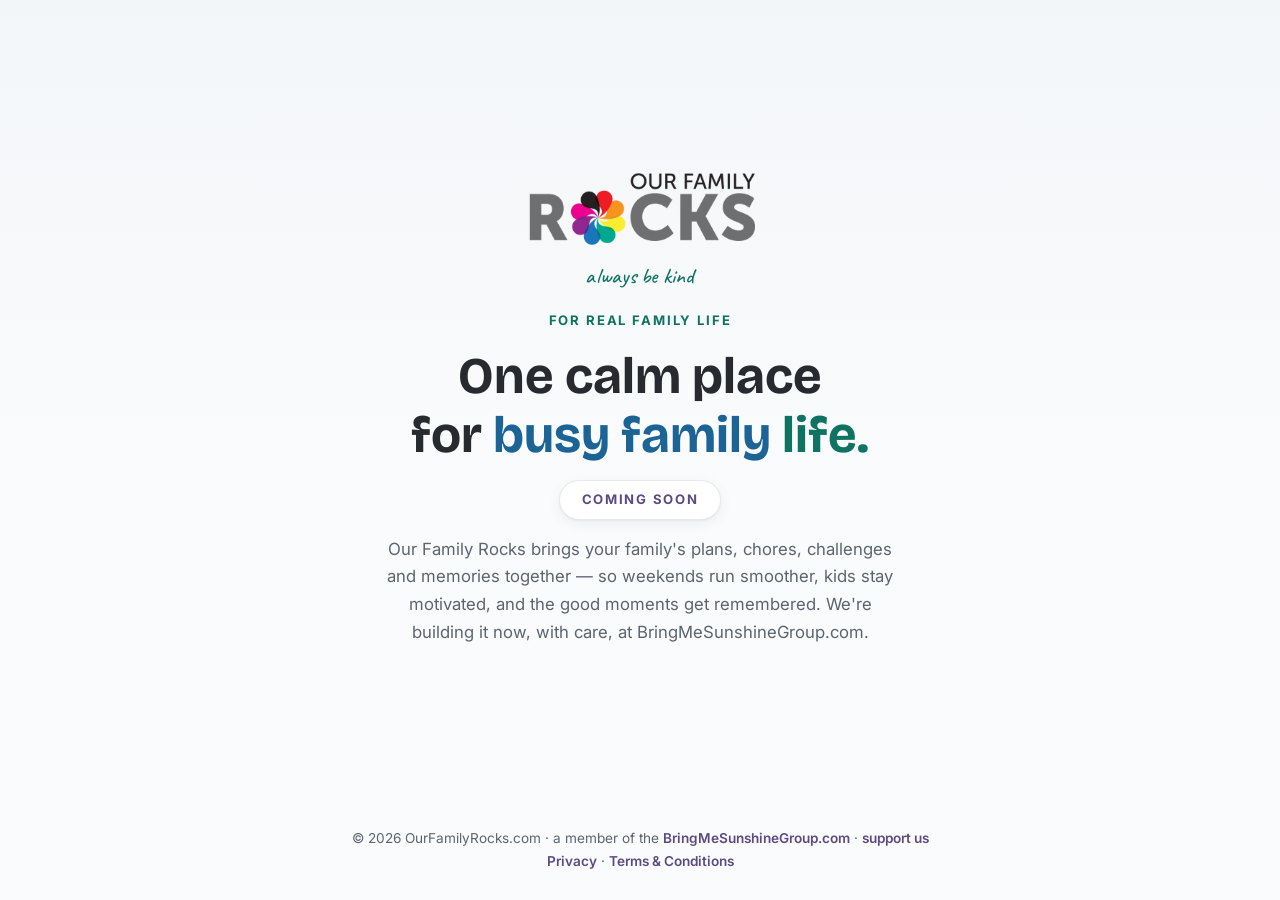
==== index.html @ 65f7b60a "docs(legal): publish BMSG Privacy and Terms 2026-09-15.1 Owner-approved public legal pages, postal c" ====
<!DOCTYPE html>
<html lang="en">
<head>
<meta charset="UTF-8">
<meta name="viewport" content="width=device-width, initial-scale=1.0, viewport-fit=cover">
<title>Our Family Rocks — coming soon</title>
<meta name="description" content="OurFamilyRocks.com — one calm place for busy family life: plans, chores, challenges and memories together. Coming soon. Part of the BringMeSunshineGroup.">
<link rel="icon" href="brand/assets/favicon-32.png" sizes="32x32">
<link rel="apple-touch-icon" href="brand/assets/apple-touch-icon-180.png">
<link rel="preconnect" href="https://fonts.googleapis.com">
<link rel="preconnect" href="https://fonts.gstatic.com" crossorigin>
<link href="https://fonts.googleapis.com/css2?family=Bricolage+Grotesque:opsz,wght@12..96,500;12..96,600;12..96,700&family=Inter:wght@400;500;600;700&display=swap" rel="stylesheet">
<link href="https://fonts.googleapis.com/css2?family=Caveat:wght@500;600&display=swap" rel="stylesheet">
<style>
  :root{
    --indigo:#5C4A82; --blue:#1C6396; --teal:#0F7362; --amber:#A4560C;
    --ink:#272B30; --slate:#5C6470; --bg:#FAFBFC; --line:#E6E9ED; --card:#ffffff;
    --hero-a:#F3F6F9; --r:18px;
    --shadow-s:0 1px 2px rgba(30,35,42,.05),0 4px 14px rgba(30,35,42,.06);
  }
  *{box-sizing:border-box;margin:0}
  html,body{height:100%}
  body{font-family:'Inter',sans-serif;color:var(--ink);line-height:1.65;
       background:linear-gradient(180deg,var(--hero-a) 0%,var(--bg) 55%);
       display:flex;flex-direction:column;align-items:center;
       min-height:100vh;text-align:center;padding:28px 22px}
  main{max-width:640px;display:flex;flex-direction:column;align-items:center;gap:16px}
  .logo{width:min(230px,60vw);height:auto}
  .eyebrow{color:var(--teal);font-weight:700;font-size:.82rem;letter-spacing:.14em;text-transform:uppercase}
  h1{font-family:'Bricolage Grotesque',sans-serif;font-weight:700;line-height:1.14;
     font-size:clamp(2rem,7vw,3.2rem);text-wrap:balance}
  h1 .b{color:var(--blue)} h1 .t{color:var(--teal)}
  .soon{background:var(--card);border:1px solid var(--line);border-radius:999px;box-shadow:var(--shadow-s);
        color:var(--indigo);padding:8px 22px;font-size:.82rem;letter-spacing:.13em;text-transform:uppercase;font-weight:700}
  p.body{color:var(--slate);max-width:48ch;font-size:1.05rem}
  footer{margin-top:44px;color:var(--slate);font-size:.85rem}
  footer a{color:var(--indigo);text-decoration:none;font-weight:600}
  footer a:hover{text-decoration:underline}
.kind-tag{display:block;font-family:'Caveat',cursive;font-size:1.35rem;font-weight:500;letter-spacing:.01em;color:var(--teal);margin-top:-4px}
main{margin:auto 0}
</style>
</head>
<body>
<main>
  <img class="logo" src="brand/assets/logo-wordmark.webp" alt="Our Family Rocks">
  <span id="kindTag" class="kind-tag">always be kind</span>
  <div class="eyebrow">For real family life</div>
  <h1>One calm place<br>for <span class="b">busy family</span> <span class="t">life.</span></h1>
  <span class="soon">Coming soon</span>
  <p class="body">Our Family Rocks brings your family's plans, chores, challenges and memories together —
  so weekends run smoother, kids stay motivated, and the good moments get remembered.
  We're building it now, with care, at BringMeSunshineGroup.com.</p>
</main>
<footer>© 2026 OurFamilyRocks.com · a member of the <a href="https://bringmesunshinegroup.com">BringMeSunshineGroup.com</a> · <a href="donate.html">support us</a><nav aria-label="BMSG legal documents" class="bmsg-legal-links"><a href="https://bringmesunshinegroup.com/privacy.html">Privacy</a> · <a href="https://bringmesunshinegroup.com/terms.html">Terms &amp; Conditions</a></nav></footer>

<script>
(function(){
  var K={en:"always be kind",mi:"kia atawhai tonu",fr:"soyez toujours bienveillant",es:"s\u00e9 siempre amable",
  de:"sei immer freundlich",it:"sii sempre gentile",pt:"seja sempre gentil",nl:"wees altijd vriendelijk",
  sv:"var alltid sn\u00e4ll",nb:"v\u00e6r alltid snill",no:"v\u00e6r alltid snill",da:"v\u00e6r altid venlig",
  fi:"ole aina yst\u00e4v\u00e4llinen",pl:"b\u0105d\u017a zawsze \u017cyczliwy",cs:"bu\u010f v\u017edy laskav\u00fd",
  ro:"fii mereu bun",hu:"l\u00e9gy mindig kedves",el:"\u03bd\u03b1 \u03b5\u03af\u03c3\u03b1\u03b9 \u03c0\u03ac\u03bd\u03c4\u03b1 \u03b5\u03c5\u03b3\u03b5\u03bd\u03b9\u03ba\u03cc\u03c2",
  tr:"her zaman nazik ol",ru:"\u0432\u0441\u0435\u0433\u0434\u0430 \u0431\u0443\u0434\u044c \u0434\u043e\u0431\u0440\u044b\u043c",
  uk:"\u0437\u0430\u0432\u0436\u0434\u0438 \u0431\u0443\u0434\u044c \u0434\u043e\u0431\u0440\u0438\u043c",
  ar:"\u0643\u0646 \u0644\u0637\u064a\u0641\u064b\u0627 \u062f\u0627\u0626\u0645\u064b\u0627",
  he:"\u05d4\u05d9\u05d5 \u05ea\u05de\u05d9\u05d3 \u05d0\u05d3\u05d9\u05d1\u05d9\u05dd",
  hi:"\u0939\u092e\u0947\u0936\u093e \u0926\u092f\u093e\u0932\u0941 \u092c\u0928\u0947\u0902",
  th:"\u0e21\u0e35\u0e40\u0e21\u0e15\u0e15\u0e32\u0e40\u0e2a\u0e21\u0e2d",vi:"lu\u00f4n t\u1eed t\u1ebf",
  id:"selalu berbaik hati",ms:"sentiasa berbaik hati",fil:"laging maging mabait",tl:"laging maging mabait",
  ja:"\u3044\u3064\u3082\u89aa\u5207\u306b",ko:"\ud56d\uc0c1 \uce5c\uc808\ud558\uac8c",
  zh:"\u5e38\u6000\u5584\u610f",zhh:"\u5e38\u61f7\u5584\u610f",sm:"ia agalelei pea"};
  var RTL={ar:1,he:1};
  function pick(langs){
    for(var i=0;i<langs.length;i++){
      var l=String(langs[i]).toLowerCase();
      if(l.indexOf("zh")===0){return {t:(/tw|hk|mo|hant/.test(l)?K.zhh:K.zh),l:l,r:0};}
      var p=l.split("-")[0];
      if(K[p]) return {t:K[p],l:p,r:RTL[p]||0};
    }
    return {t:K.en,l:"en",r:0};
  }
  function apply(langs){
    var el=document.getElementById("kindTag"); if(!el) return;
    var m=pick(langs||navigator.languages||[navigator.language||"en"]);
    el.textContent=m.t; el.setAttribute("lang",m.l); el.setAttribute("dir",m.r?"rtl":"ltr");
  }
  window.__kindTag={set:apply};
  apply();
})();
</script>
</body>
</html>
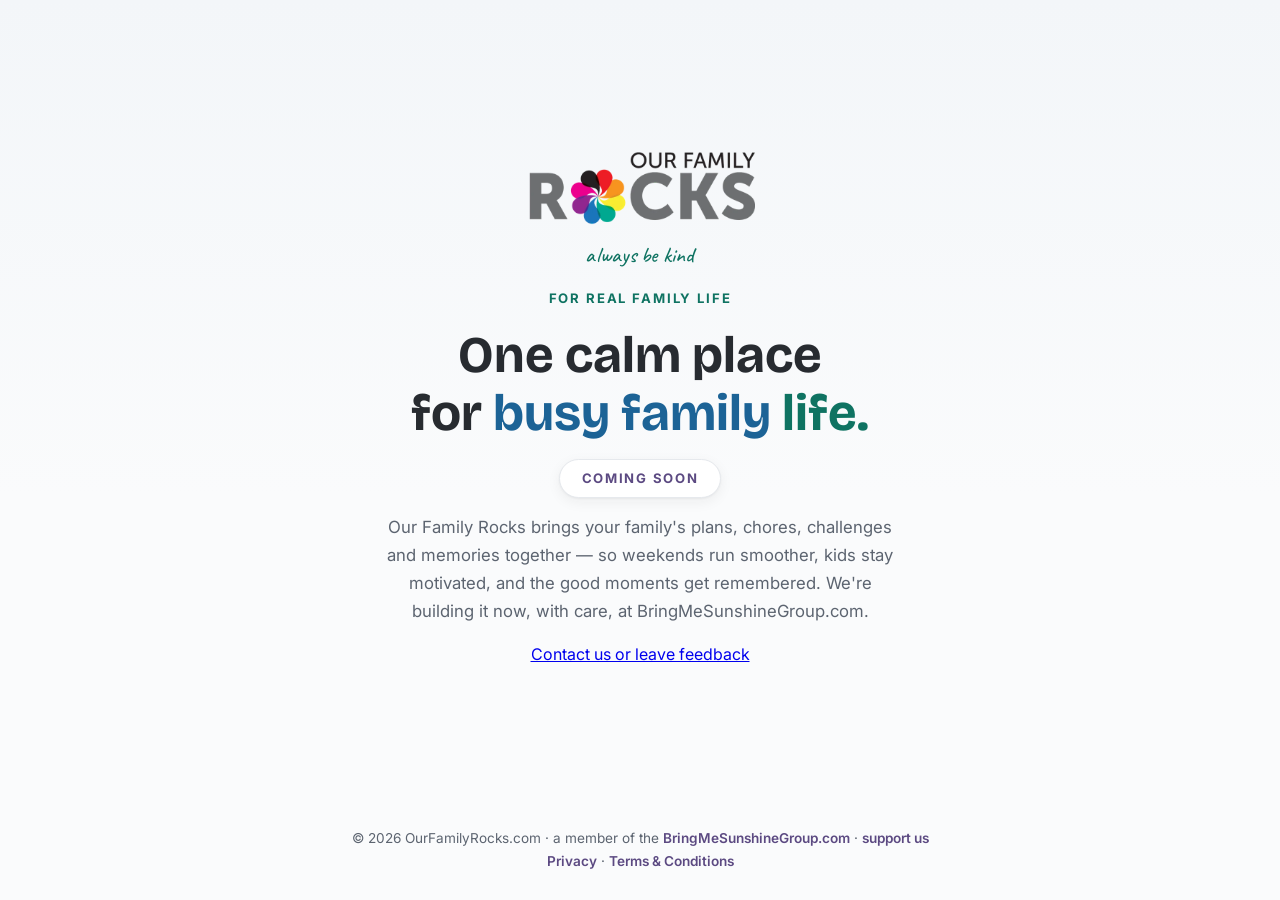
==== commit dfe2a3e4: "feat(web): add independent hosting and durable contact client" ====
--- a/index.html
+++ b/index.html
@@ -39,6 +39,7 @@
 .kind-tag{display:block;font-family:'Caveat',cursive;font-size:1.35rem;font-weight:500;letter-spacing:.01em;color:var(--teal);margin-top:-4px}
 main{margin:auto 0}
 </style>
+<link rel="canonical" href="https://ourfamilyrocks.com/">
 </head>
 <body>
 <main>
@@ -50,7 +51,7 @@
   <p class="body">Our Family Rocks brings your family's plans, chores, challenges and memories together —
   so weekends run smoother, kids stay motivated, and the good moments get remembered.
   We're building it now, with care, at BringMeSunshineGroup.com.</p>
-</main>
+<p><a href="contact.html">Contact us or leave feedback</a></p></main>
 <footer>© 2026 OurFamilyRocks.com · a member of the <a href="https://bringmesunshinegroup.com">BringMeSunshineGroup.com</a> · <a href="donate.html">support us</a><nav aria-label="BMSG legal documents" class="bmsg-legal-links"><a href="https://bringmesunshinegroup.com/privacy.html">Privacy</a> · <a href="https://bringmesunshinegroup.com/terms.html">Terms &amp; Conditions</a></nav></footer>
 
 <script>
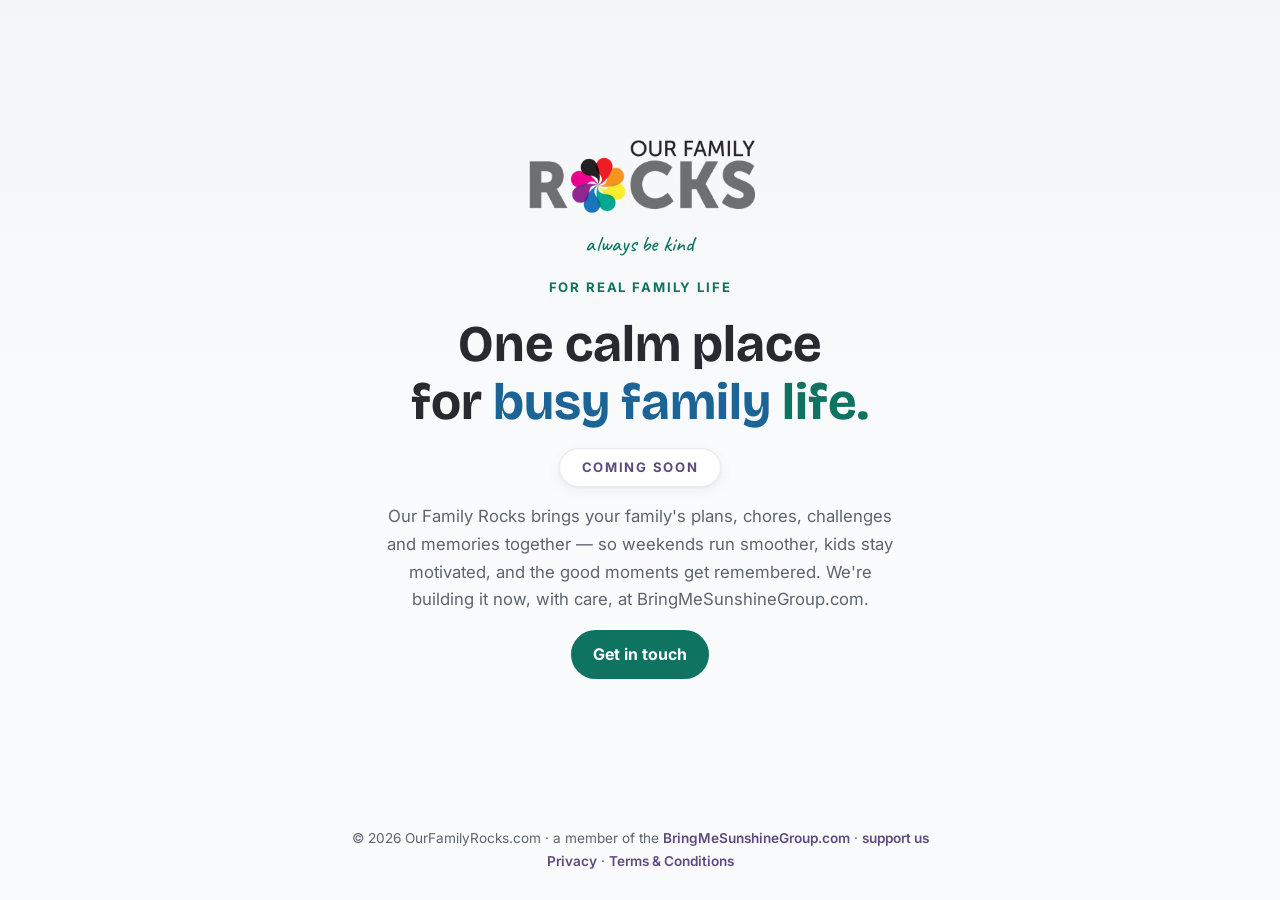
==== commit 3433373c: "fix(site): align contact and legal layouts with homepage" ====
--- a/index.html
+++ b/index.html
@@ -40,6 +40,7 @@
 main{margin:auto 0}
 </style>
 <link rel="canonical" href="https://ourfamilyrocks.com/">
+<link rel="stylesheet" href="site-layout.css">
 </head>
 <body>
 <main>
@@ -51,7 +52,7 @@
   <p class="body">Our Family Rocks brings your family's plans, chores, challenges and memories together —
   so weekends run smoother, kids stay motivated, and the good moments get remembered.
   We're building it now, with care, at BringMeSunshineGroup.com.</p>
-<p><a href="contact.html">Contact us or leave feedback</a></p></main>
+<p><a class="contact-link" href="contact.html">Get in touch</a></p></main>
 <footer>© 2026 OurFamilyRocks.com · a member of the <a href="https://bringmesunshinegroup.com">BringMeSunshineGroup.com</a> · <a href="donate.html">support us</a><nav aria-label="BMSG legal documents" class="bmsg-legal-links"><a href="https://bringmesunshinegroup.com/privacy.html">Privacy</a> · <a href="https://bringmesunshinegroup.com/terms.html">Terms &amp; Conditions</a></nav></footer>
 
 <script>
@@ -89,5 +90,6 @@
   apply();
 })();
 </script>
+<script src="site-layout.js" defer></script>
 </body>
 </html>
--- a/site-layout.css
+++ b/site-layout.css
@@ -0,0 +1,16 @@
+/* Shared presentation additions; each site's existing index.html remains the shell source. */
+:root{--contact-accent:#f4a836;--contact-paper:#fdf8ef;--contact-text:#232a26}
+.contact-link{display:inline-flex;align-items:center;justify-content:center;background:var(--contact-accent);color:var(--contact-text);border-radius:999px;padding:.7rem 1.4rem;font-weight:700;text-decoration:none;min-height:44px}
+.site-subpage{min-width:0;overflow-wrap:anywhere}.site-subpage main{width:100%;min-width:0}.contact-page{margin:0 auto!important;max-width:none!important;display:block!important}.contact-page .banner{padding:clamp(3rem,8vw,5rem) clamp(12px,4vw,40px)}
+.site-subpage [data-environment]{background:#fff0bf;color:#352300;width:100%;padding:.5rem;text-align:center;font-weight:600}
+.product-header{position:relative;width:100%;max-width:68rem;margin:0 auto 2rem;display:flex;flex-direction:column;align-items:center;gap:1.25rem}.product-home{display:flex;flex-direction:column;align-items:center;gap:1rem;color:inherit;text-decoration:none}.product-home h1{font-size:clamp(1.5rem,5vw,2.5rem)}.product-header nav{display:flex;flex-wrap:wrap;align-items:center;justify-content:center;gap:1.5rem}.product-header nav a{color:inherit}.product-header nav .contact-link{color:var(--contact-text)}
+.site-subpage:not(.bmsg) .contact-page{max-width:44rem!important}.site-subpage:not(.bmsg) footer{width:100%;padding-top:2rem}.legal-page{display:block!important;text-align:left;max-width:68rem!important;margin:2rem auto!important;padding:clamp(12px,4vw,40px);background:var(--contact-paper);color:var(--contact-text);border-radius:1rem;line-height:1.7}.legal-page h1,.legal-page h2{color:inherit}.legal-page h2{font-size:1.6rem;margin:2rem 0 1rem}.legal-page p,.legal-page ul,.legal-page ol{margin:1rem 0}.legal-page li{margin-left:1.5rem}.legal-page a{color:inherit;text-decoration:underline}.legal-page .notice{border:1px solid currentColor;border-radius:.75rem;padding:1rem;margin-bottom:2rem}.legal-page .table-scroll{max-width:100%;overflow-x:auto}.legal-page table{border-collapse:collapse;width:100%;font-size:.9rem}.legal-page th,.legal-page td{border:1px solid #87929c;padding:.65rem;text-align:left;vertical-align:top;overflow-wrap:anywhere}
+.bmsg.site-subpage header{position:relative}.bmsg.site-subpage footer{width:100%}.bmsg.site-subpage .legal-page{width:calc(100% - 2rem)}
+[data-delivery-confirmation]{max-width:44rem;margin:2rem auto;padding:2rem;border-radius:1rem;background:var(--contact-paper);color:var(--contact-text);text-align:left}[data-delivery-confirmation] h2,[data-delivery-confirmation] p{color:inherit!important;text-shadow:none!important;margin-bottom:1rem!important}
+@media(max-width:560px){.product-header nav{gap:.7rem}.legal-page{padding:1rem}.product-home .logo{max-width:100%}}
+:root{--contact-accent:#0f7362;--contact-paper:#fff;--contact-text:#272b30}.contact-link,.product-header nav .contact-link{color:#fff}
+
+body{overflow-wrap:anywhere}main,header,footer,section,.inner{min-width:0;max-width:100%}a,button{max-width:100%}img,svg{max-width:100%}
+
+body.site-subpage{height:auto}
+:root{--contact-submit-ink:#fff}
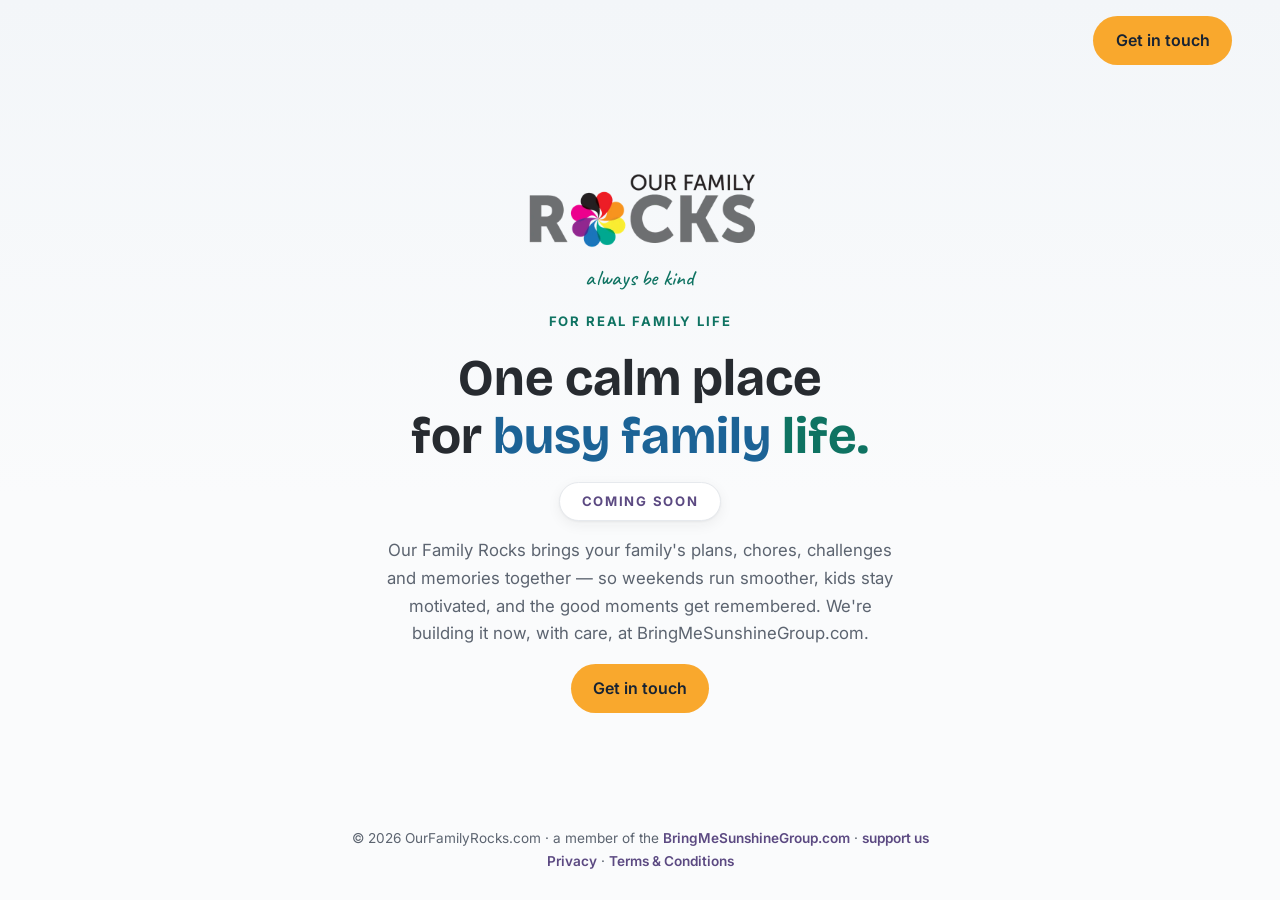
==== commit 09cc7ca1: "fix(staging): keep family navigation in staging" ====
--- a/index.html
+++ b/index.html
@@ -43,6 +43,7 @@
 <link rel="stylesheet" href="site-layout.css">
 </head>
 <body>
+<div class="landing-nav"><a class="contact-link" href="contact.html">Get in touch</a></div>
 <main>
   <img class="logo" src="brand/assets/logo-wordmark.webp" alt="Our Family Rocks">
   <span id="kindTag" class="kind-tag">always be kind</span>
--- a/site-layout.css
+++ b/site-layout.css
@@ -14,3 +14,18 @@
 
 body.site-subpage{height:auto}
 :root{--contact-submit-ink:#fff}
+
+/* Contact navigation and compact, consistent policy typography. */
+a.contact-link{background:#f9a82d;color:#172333!important;border-radius:999px;padding:.7rem 1.4rem;font-weight:600;text-decoration:none}
+.legal-page section{padding:0;margin:1.25rem 0;min-height:0;background:transparent}
+.legal-page h1,.legal-page h2,.legal-page h3,.legal-page h4{font-family:inherit;font-weight:700;line-height:1.25;text-shadow:none;letter-spacing:normal}
+.legal-page h1{font-size:2.25rem;margin:1rem 0 1.25rem}
+.legal-page h2{font-size:1.5rem;margin:1.25rem 0 .65rem}
+.legal-page h3{font-size:1.2rem;margin:1rem 0 .5rem}
+.legal-page h4{font-size:1rem;margin:1rem 0 .5rem}
+.legal-page p,.legal-page ul,.legal-page ol{margin:.65rem 0}
+.legal-page .notice{margin-bottom:1rem}
+
+.landing-nav{position:absolute;top:1rem;right:clamp(1rem,4vw,3rem);z-index:5}
+body:has(>.landing-nav){padding-top:6rem}
+@media(max-width:560px){.landing-nav{top:.75rem;right:1rem}}
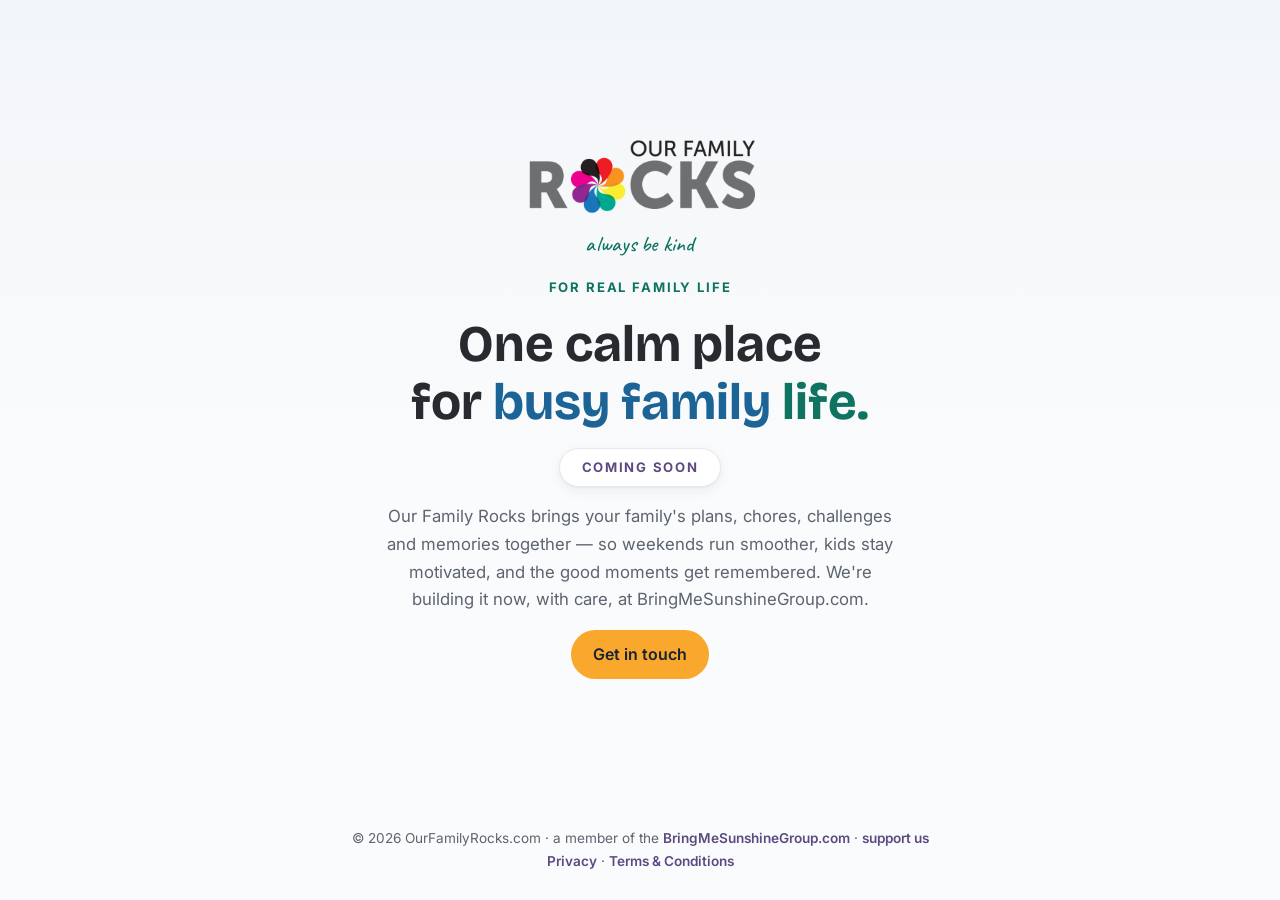
==== commit fddb5030: "fix(feedback): tidy responses and remove corner contact button" ====
--- a/index.html
+++ b/index.html
@@ -43,7 +43,7 @@
 <link rel="stylesheet" href="site-layout.css">
 </head>
 <body>
-<div class="landing-nav"><a class="contact-link" href="contact.html">Get in touch</a></div>
+
 <main>
   <img class="logo" src="brand/assets/logo-wordmark.webp" alt="Our Family Rocks">
   <span id="kindTag" class="kind-tag">always be kind</span>
--- a/site-layout.css
+++ b/site-layout.css
@@ -29,3 +29,13 @@
 .landing-nav{position:absolute;top:1rem;right:clamp(1rem,4vw,3rem);z-index:5}
 body:has(>.landing-nav){padding-top:6rem}
 @media(max-width:560px){.landing-nav{top:.75rem;right:1rem}}
+
+/* Feedback and delivery messages use the same bounded card geometry as the form. */
+.site-subpage [data-delivery-confirmation]{box-sizing:border-box;width:100%;max-width:616px;padding:24px;margin:1.5rem auto;text-align:left;overflow-wrap:anywhere}
+.site-subpage [data-delivery-confirmation] h2{font-weight:700;font-size:1.5rem;line-height:1.3;margin:0 0 1rem!important;text-align:left}
+.site-subpage [data-delivery-confirmation] p{font-size:1rem;line-height:1.5;max-width:none;margin:0 0 .75rem!important;text-align:left}
+.site-subpage [data-delivery-confirmation] p:last-child{margin-bottom:0!important}
+.site-subpage [data-contact-form] .screening-warning{font-size:1rem;line-height:1.5;text-align:left;max-width:100%;overflow-wrap:anywhere}
+@media(max-width:560px){.site-subpage [data-delivery-confirmation]{padding:18px}}
+
+.site-subpage [data-contact-form] .screening-warning{white-space:pre-line}
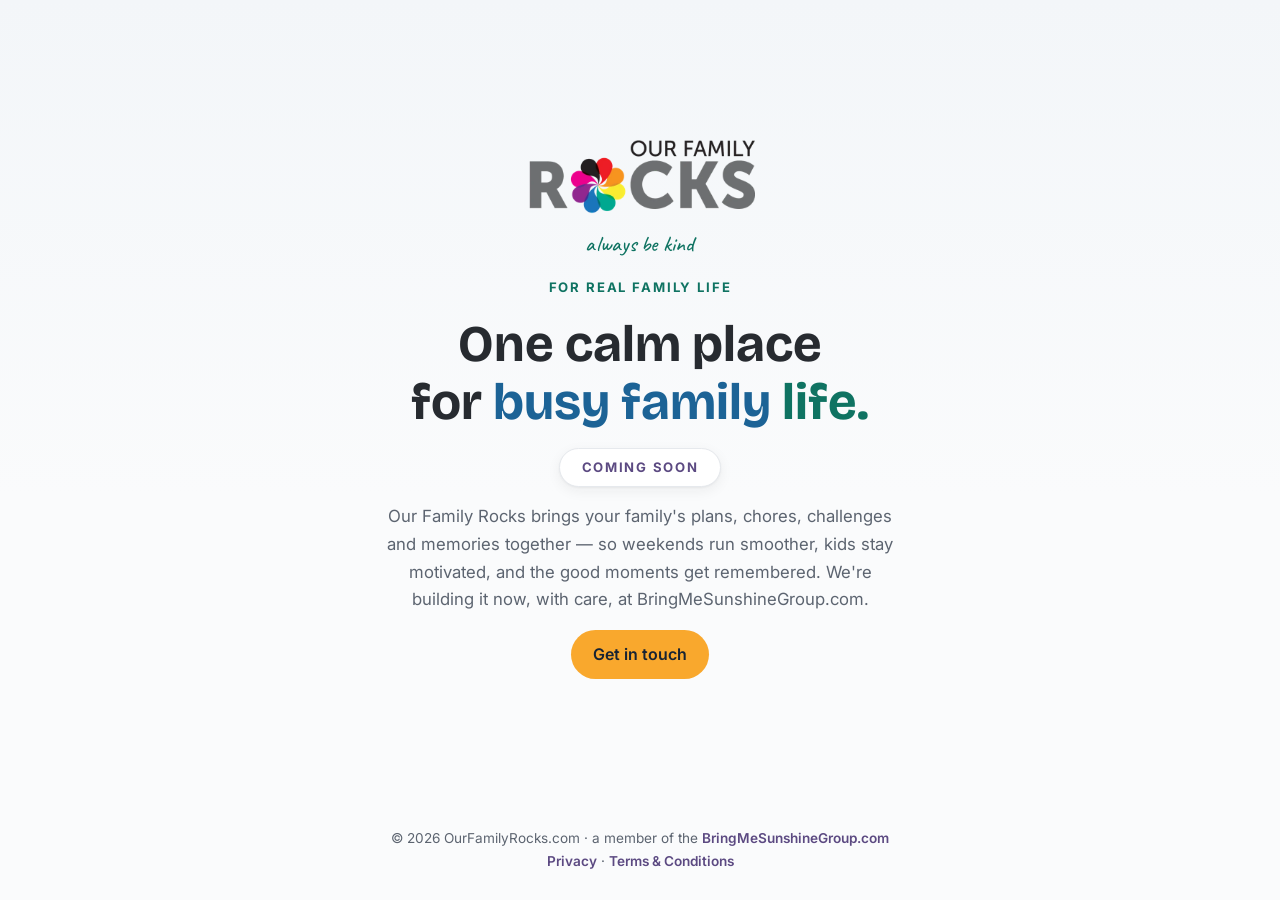
==== commit debb3394: "fix(site): remove donation solicitation (Stripe prohibited category) donate.html now says support pa" ====
--- a/index.html
+++ b/index.html
@@ -54,7 +54,7 @@
   so weekends run smoother, kids stay motivated, and the good moments get remembered.
   We're building it now, with care, at BringMeSunshineGroup.com.</p>
 <p><a class="contact-link" href="contact.html">Get in touch</a></p></main>
-<footer>© 2026 OurFamilyRocks.com · a member of the <a href="https://bringmesunshinegroup.com">BringMeSunshineGroup.com</a> · <a href="donate.html">support us</a><nav aria-label="BMSG legal documents" class="bmsg-legal-links"><a href="https://bringmesunshinegroup.com/privacy.html">Privacy</a> · <a href="https://bringmesunshinegroup.com/terms.html">Terms &amp; Conditions</a></nav></footer>
+<footer>© 2026 OurFamilyRocks.com · a member of the <a href="https://bringmesunshinegroup.com">BringMeSunshineGroup.com</a><nav aria-label="BMSG legal documents" class="bmsg-legal-links"><a href="https://bringmesunshinegroup.com/privacy.html">Privacy</a> · <a href="https://bringmesunshinegroup.com/terms.html">Terms &amp; Conditions</a></nav></footer>
 
 <script>
 (function(){
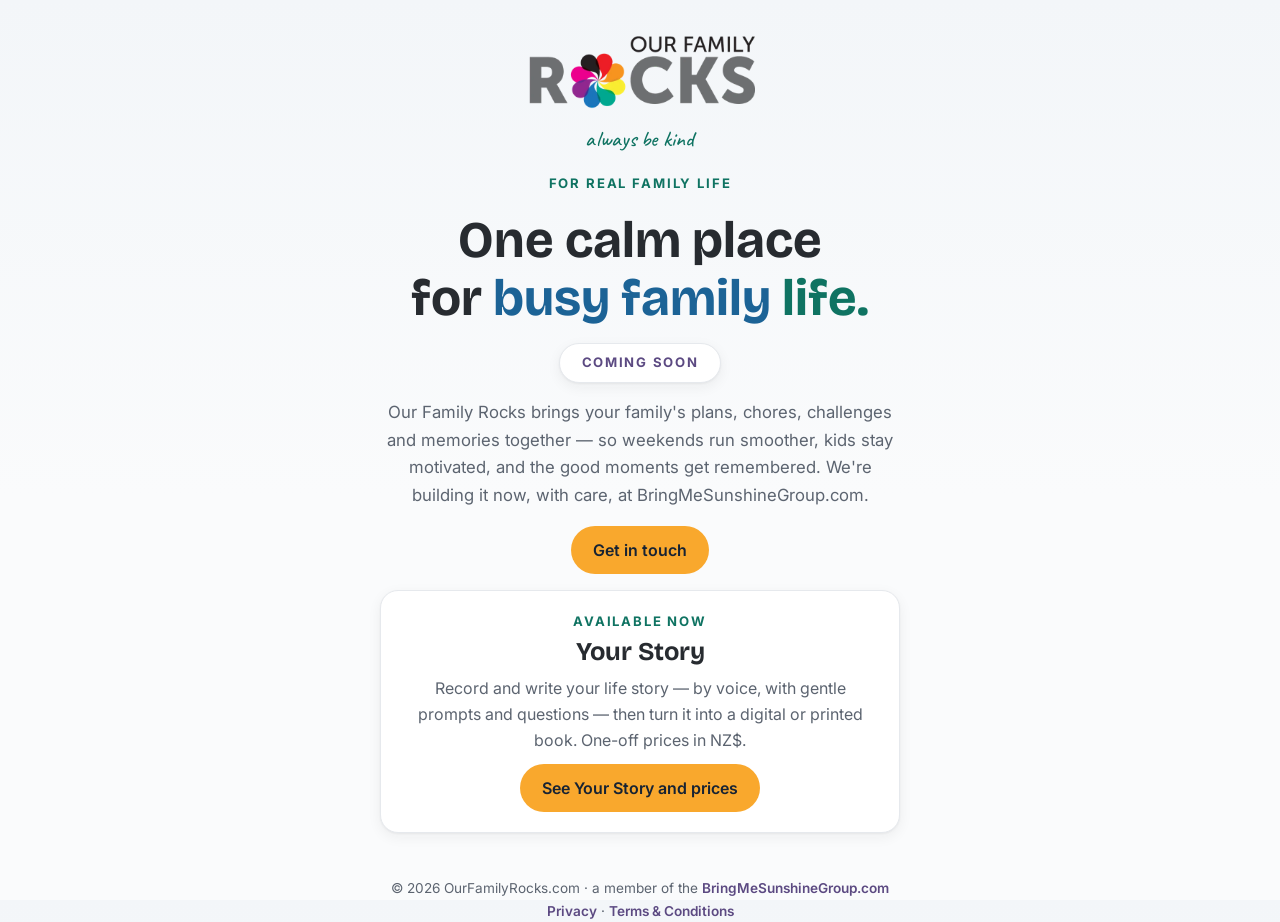
==== commit d19b2574: "feat(site): Your Story product page for the Stripe account review (not released) New /your-story.htm" ====
--- a/index.html
+++ b/index.html
@@ -37,6 +37,10 @@
   footer a{color:var(--indigo);text-decoration:none;font-weight:600}
   footer a:hover{text-decoration:underline}
 .kind-tag{display:block;font-family:'Caveat',cursive;font-size:1.35rem;font-weight:500;letter-spacing:.01em;color:var(--teal);margin-top:-4px}
+  .ys-card{background:var(--card);border:1px solid var(--line);border-radius:var(--r);box-shadow:var(--shadow-s);padding:20px 22px;max-width:520px;text-align:center}
+  .ys-card h2{font-family:'Bricolage Grotesque',sans-serif;font-weight:700;font-size:1.6rem;line-height:1.15;margin:4px 0 8px}
+  .ys-card p{color:var(--slate);font-size:1rem;margin-bottom:10px}
+  .ys-card p:last-child{margin-bottom:0}
 main{margin:auto 0}
 </style>
 <link rel="canonical" href="https://ourfamilyrocks.com/">
@@ -53,7 +57,13 @@
   <p class="body">Our Family Rocks brings your family's plans, chores, challenges and memories together —
   so weekends run smoother, kids stay motivated, and the good moments get remembered.
   We're building it now, with care, at BringMeSunshineGroup.com.</p>
-<p><a class="contact-link" href="contact.html">Get in touch</a></p></main>
+<p><a class="contact-link" href="contact.html">Get in touch</a></p>
+  <section class="ys-card" aria-labelledby="ys-h">
+    <div class="eyebrow">Available now</div>
+    <h2 id="ys-h">Your Story</h2>
+    <p>Record and write your life story — by voice, with gentle prompts and questions — then turn it into a digital or printed book. One-off prices in NZ$.</p>
+    <p><a class="contact-link" href="your-story.html">See Your Story and prices</a></p>
+  </section></main>
 <footer>© 2026 OurFamilyRocks.com · a member of the <a href="https://bringmesunshinegroup.com">BringMeSunshineGroup.com</a><nav aria-label="BMSG legal documents" class="bmsg-legal-links"><a href="https://bringmesunshinegroup.com/privacy.html">Privacy</a> · <a href="https://bringmesunshinegroup.com/terms.html">Terms &amp; Conditions</a></nav></footer>
 
 <script>
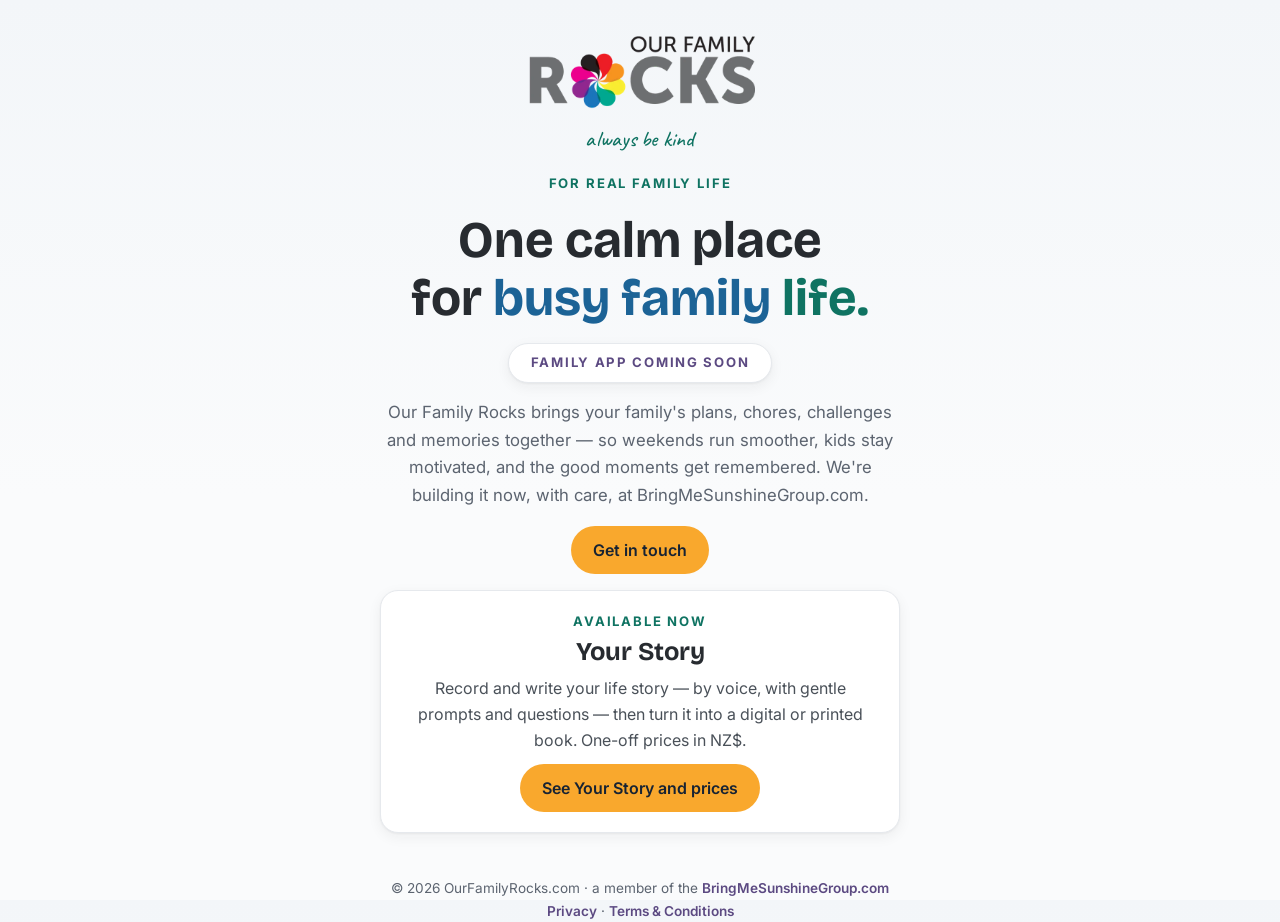
==== commit 43083db2: "fix(site): review findings on the Your Story page (D44 review of #5) - no invented delivery-time pro" ====
--- a/index.html
+++ b/index.html
@@ -39,7 +39,7 @@
 .kind-tag{display:block;font-family:'Caveat',cursive;font-size:1.35rem;font-weight:500;letter-spacing:.01em;color:var(--teal);margin-top:-4px}
   .ys-card{background:var(--card);border:1px solid var(--line);border-radius:var(--r);box-shadow:var(--shadow-s);padding:20px 22px;max-width:520px;text-align:center}
   .ys-card h2{font-family:'Bricolage Grotesque',sans-serif;font-weight:700;font-size:1.6rem;line-height:1.15;margin:4px 0 8px}
-  .ys-card p{color:var(--slate);font-size:1rem;margin-bottom:10px}
+  .ys-card p{color:#4A5159;font-size:1rem;margin-bottom:10px} /* 8:1 on the card (AAA); the page slate is AA only */
   .ys-card p:last-child{margin-bottom:0}
 main{margin:auto 0}
 </style>
@@ -53,7 +53,7 @@
   <span id="kindTag" class="kind-tag">always be kind</span>
   <div class="eyebrow">For real family life</div>
   <h1>One calm place<br>for <span class="b">busy family</span> <span class="t">life.</span></h1>
-  <span class="soon">Coming soon</span>
+  <span class="soon">Family app coming soon</span>
   <p class="body">Our Family Rocks brings your family's plans, chores, challenges and memories together —
   so weekends run smoother, kids stay motivated, and the good moments get remembered.
   We're building it now, with care, at BringMeSunshineGroup.com.</p>
